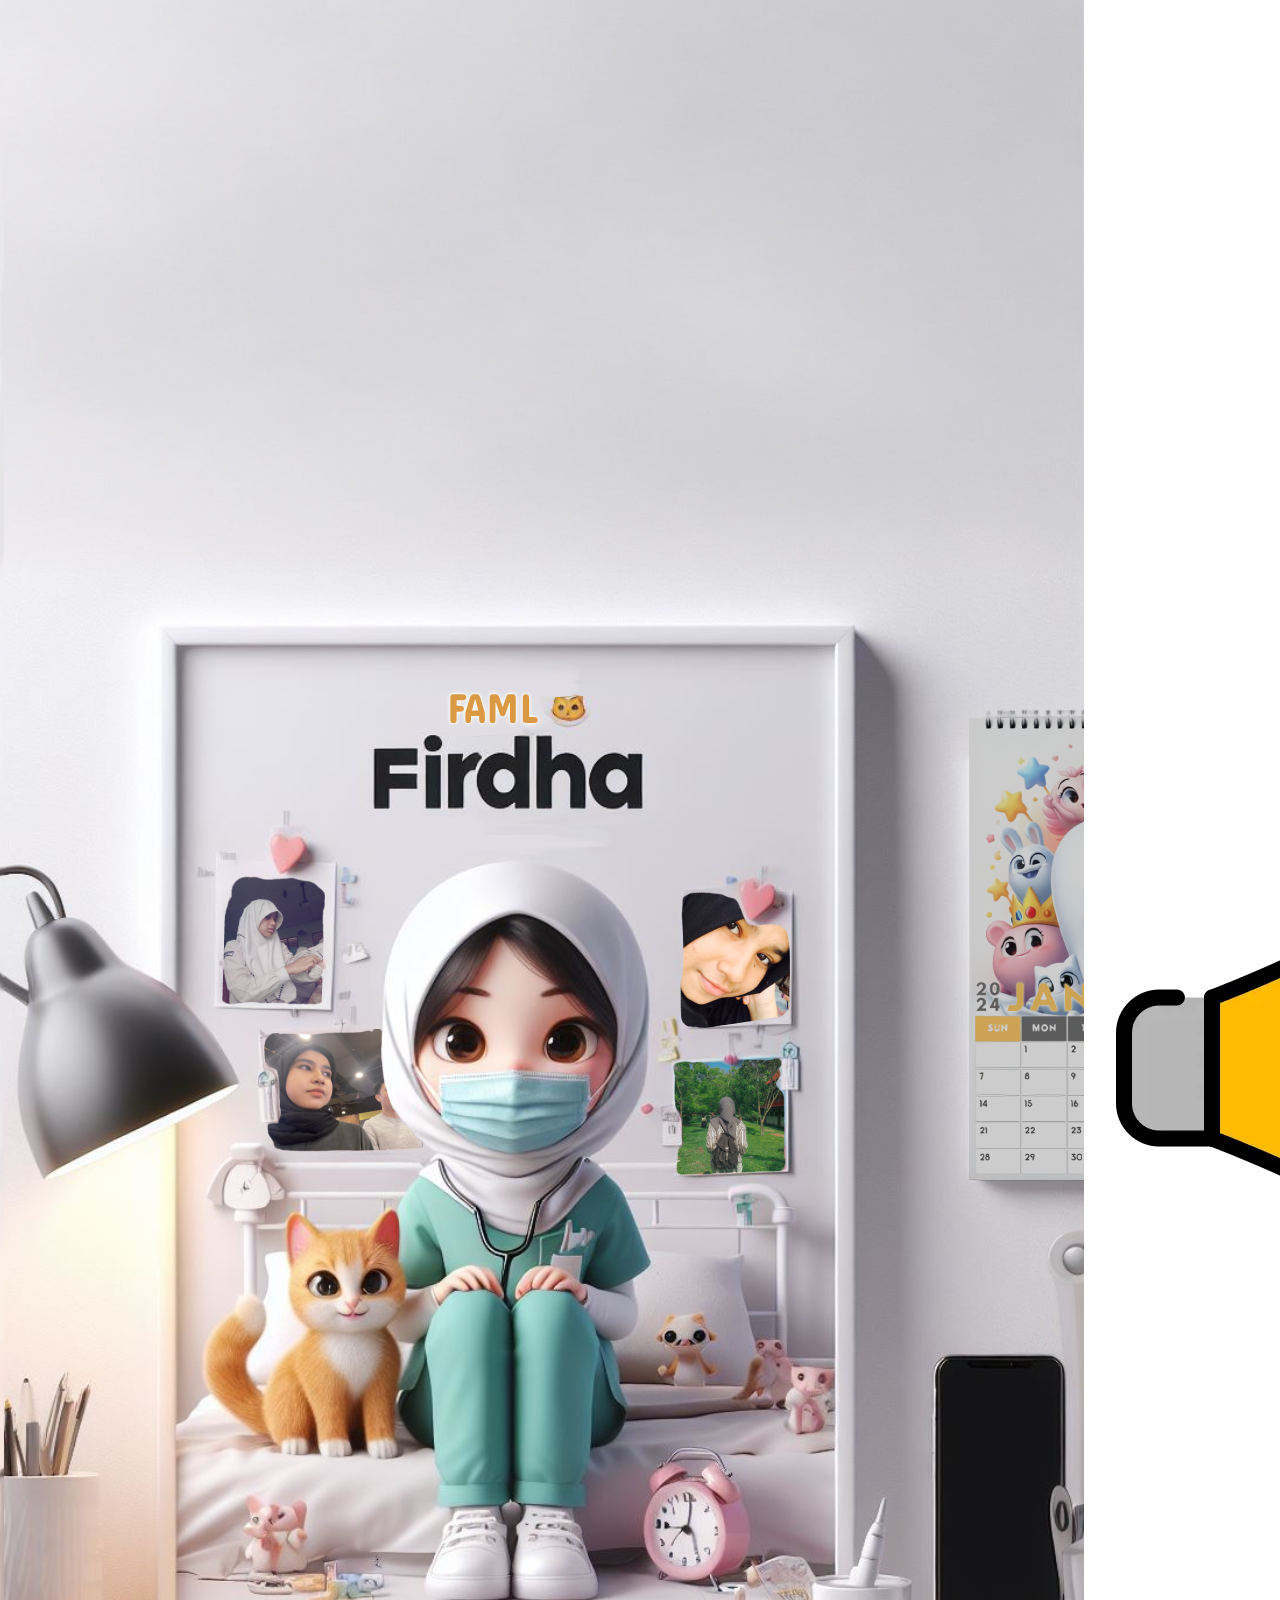
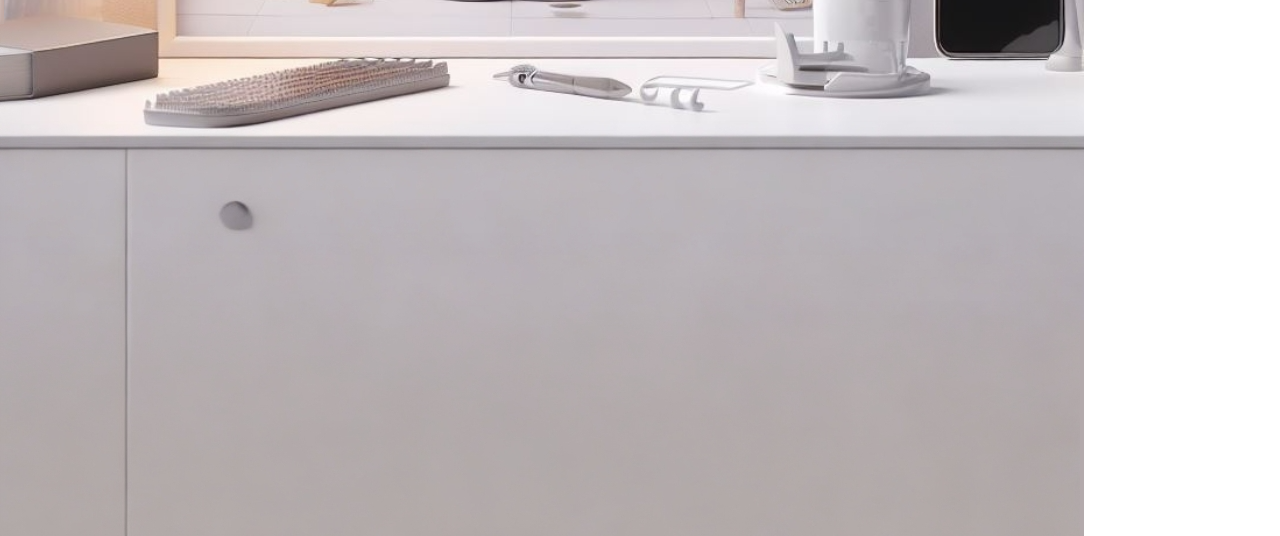
==== index.html @ 4e18d67c "first commit" ====
<!DOCTYPE html>
<html lang="en">

<head>
    <meta charset="UTF-8">
    <meta name="viewport" content="width=device-width, initial-scale=1.0">
    <link rel="stylesheet" type="text/css" href="static/tailwind.css">
    <link rel="stylesheet" type="text/css" href="static/main.css">
    <link rel="stylesheet" type="text/css" href="static/phone.css">
    <link rel="stylesheet" type="text/css" href="static/parallax-slideshow.css">
    <script src="https://cdn.tailwindcss.com#.js"></script>
    <title>ONVITATION - PROPOSE FIRDHA</title>
</head>

<body class="bg-[#CAC9CE]">
    <div id="balloon-container"></div>
    <div id="main" class="min-h-screen flex flex-col items-center justify-center overflow-hidden relative">
        <!-- First Image (background) -->
        <img src="images/bg-faml.webp" alt="Background" class="object-cover w-full h-full absolute inset-0 z-0">

        <!-- Sound Icons -->
        <img src="images/sound-on.webp" alt="Sound" class="absolute w-8 cursor-pointer top-[2%] left-[2%]"
            id="soundIcon" onclick="toggleSound()">

        <!-- Assets Image -->
        <img src="images/clock.png" alt="clock"
            class="absolute max-w-[80%] top-[5%] z-20 cursor-pointer false image-with-glow drop-shadow-md" id="clock">
        <img src="images/faml-photo.png" alt="photo"
            class="absolute w-[80%] top-[39%] z-10 cursor-pointer false image-with-glow drop-shadow-md opacity-[0.1%] hover:opacity-100"
            id="photo" onclick="turnOffLight()">
        <img src="images/calendar-hbd-faml.png" alt="calendar"
            class="absolute max-w-[50%] max-h-[23%] top-[32.5%] right-[-21%] z-20 cursor-pointer false image-with-glow opacity-100"
            id="calendar">
        <img src="images/orange-cat.gif" alt="orange-cat"
            class="absolute max-w-[28%] max-h-[14%] bottom-[30.5%] left-[17%] md:lg:xl:left-[12%] z-20 cursor-pointer false image-with-glow"
            id="cat">
        <img src="images/notification.gif" alt="notification"
            class="absolute max-w-[11%] max-h-[15%] min-h-[13%] bottom-[22%] right-[2.2%] md:lg:xl:right-[29%] z-20 cursor-pointer false image-with-glow opacity-80 hover:opacity-100 rounded-md"
            id="notification">
    </div>

    <!-- Popup Container -->

    <div id="clockPopup" class="popup">
        <img class="close-btn" src="images/close-btn.png" onclick="closePopup()" alt="close-button" />
        <p class="z-10 text-black text-justify absolute p-[50px] top-[2%] left-[2%] right-[1%]"></p>
        <img id="clockImage" src="" alt="Popup Clock" class="object-cover w-full shadow-lg" />
    </div>

    <div id="photoPopup" class="popup-photo brightness-[100%]">
        <img class="close-btn" src="images/close-btn.png" onclick="closePopup()" alt="close-button" />
        <div class="slideshow">
            <img src="https://images.unsplash.com/photo-1480796927426-f609979314bd?w=500&q=50" />
            <img src="https://images.unsplash.com/photo-1492571350019-22de08371fd3?w=500&q=50" />
            <img src="https://images.unsplash.com/photo-1542051841857-5f90071e7989?w=500&q=50" />
            <img src="https://images.unsplash.com/photo-1526481280693-3bfa7568e0f3?w=500&q=50" />
            <img src="https://images.unsplash.com/photo-1528360983277-13d401cdc186?w=500&q=50" />
            <img src="https://images.unsplash.com/photo-1542931287-023b922fa89b?w=500&q=50" />
        </div>
    </div>

    <div id="calendarPopup" class="popup">
        <img class="close-btn" src="images/close-btn.png" onclick="closePopup()" alt="close-button" />
        <img id="calendarImage" src="" alt="Popup Calendar" class="object-cover w-full shadow-lg" />
    </div>

    <div id="catPopup" class="popup">
        <img class="close-btn top-[5%] right-[3%]" src="images/close-btn.png" onclick="closePopup()"
            alt="close-button" />
        <p class="z-10 text-white absolute p-[25px] mx-auto transform rotate-[2deg]"></p>
        <audio controls id="catMusic" class="z-20 absolute bottom-[20%] left-[13%] w-[48%] transform rotate-[2deg]"
            onclick="toggleSound()">
            <source src="audio/cat-hbd.mp3" type="audio/mp3">
            Your browser does not support the audio tag.
        </audio>
        <img id="catImage" src="" alt="Popup Calendar" class="object-cover w-full shadow-lg" />
    </div>

    <div id="notificationPopup" class="popup-phone">
        <img class="close-btn top-[5%] right-[3%]" src="images/close-btn.png" onclick="closePopup()"
            alt="close-button" />

        <div class="device">
            <div class="device-bezel">
                <div class="device-viewport">
                    <!-- Begin custom content -->
                    <div class="phone-content overflow-y-auto">
                        <img src="images/faml.gif" />
                        <div class="phone-body-content relative overflow-y-auto p-2 h-[100vh] pb-[500px]">
                            <p class="text-justify"></p>
                            <button id="accept">Terima</button>
                        </div>
                    </div>
                    <div class="phone-container">
                        <div class="pin-info">
                            <h1 class="page-title">Enter Your PIN</h1>
                        </div>
                        <div class="pin-display">
                            <div class="circle-lock--container">
                                <div class="circle-lock">
                                    <i class="material-icons lock-icon">lock</i>
                                </div>
                            </div>
                            <div class="confirmation-dots">
                                <svg>
                                    <g>
                                        <circle class="pin-circle" cx="10" cy="10" r="8"></circle>
                                        <circle class="pin-circle" cx="50" cy="10" r="8"></circle>
                                        <circle class="pin-circle" cx="90" cy="10" r="8"></circle>
                                        <circle id="lastConfirmDot" class="pin-circle" cx="130" cy="10" r="8"></circle>
                                    </g>
                                </svg>
                            </div>
                            <div class="keypad">
                                <div class="keypad--row">
                                    <div id="keypad-1" class="keypad--button" data-value="1"
                                        onclick="playSound('audio/notification.wav')">1</div>
                                    <div class="keypad--button" data-value="2"
                                        onclick="playSound('audio/notification.wav')">2</div>
                                    <div class="keypad--button" data-value="3"
                                        onclick="playSound('audio/notification.wav')">3</div>
                                </div>
                                <div class="keypad--row">
                                    <div class="keypad--button" data-value="4"
                                        onclick="playSound('audio/notification.wav')">4</div>
                                    <div class="keypad--button" data-value="5"
                                        onclick="playSound('audio/notification.wav')">5</div>
                                    <div class="keypad--button" data-value="6"
                                        onclick="playSound('audio/notification.wav')">6</div>
                                </div>
                                <div class="keypad--row">
                                    <div class="keypad--button" data-value="7"
                                        onclick="playSound('audio/notification.wav')">7</div>
                                    <div id="keypad-8" class="keypad--button" data-value="8"
                                        onclick="playSound('audio/notification.wav')">8</div>
                                    <div class="keypad--button" data-value="9"
                                        onclick="playSound('audio/notification.wav')">9</div>
                                </div>
                                <div class="keypad--row">
                                    <div class="keypad--button keyboard--button__back-arrow">&#60;</div>
                                    <div class="keypad--button" data-value="0">0</div>
                                    <div class="keypad--button keyboard--button__x">x</div>
                                </div>
                            </div>
                        </div>
                    </div>
                    <!-- end custom content -->
                </div>
            </div>
        </div>

    </div>

    <audio id="backgroundMusic" loop autoplay class="d-none">
        <source id="bgmSource" src="audio/bgm.mp3" type="audio/mp3">
        Your browser does not support the audio tag.
    </audio>

</body>

</html>
<script src="https://cdnjs.cloudflare.com/ajax/libs/animejs/2.0.2/anime.js"></script>
<script src="static/phone.js"></script>
<script src="static/parallax-slideshow.js"></script>
<script src="static/htmx.min.js"></script>

<script>
    const backgroundMusic = document.getElementById('backgroundMusic');
    const bgmSource = document.getElementById('bgmSource');
    const catMusic = document.getElementById('catMusic');

    htmx.find('#keypad-8').addEventListener('click', () => {
        console.log("masukkkk")
        setTimeout(() => {
            console.log("Code executed after delay");
            const myElement = document.getElementById("lastConfirmDot");
            const hasClass = myElement.classList.contains("success");

            soundIcon.addEventListener('click', toggleSound);
            if (hasClass) {
                changeBgmMusic('audio/knph.mp3');
            }
        }, 500);

    });

    document.body.addEventListener('click', (event) => {
        if (backgroundMusic.paused) {
            backgroundMusic.play();
        }
    });


    function stopHbdSound() {
        catMusic.pause();
        catMusic.currentTime = 0;
        if (backgroundMusic.muted) {
            toggleSound()
        }
    }

    function toggleSound() {
        backgroundMusic.muted = !backgroundMusic.muted;
        document.getElementById('soundIcon').src = backgroundMusic.muted ? 'images/sound-off.webp' : 'images/sound-on.webp';
    }

    function changeBgmMusic(file) {
        backgroundMusic.src = file;
        bgmSource.play();
    }
</script>

<script>
    const filePath = "https://onvitation-photos.oss-ap-southeast-5.aliyuncs.com/faml/";
    let popup = document.getElementById('calendarPopup');

    // Image click event listeners
    const clock = document.getElementById('clock');
    const calendar = document.getElementById('calendar');
    const cat = document.getElementById('cat');
    const notification = document.getElementById('notification');
    const photo = document.getElementById('photo');

    const clockMessage = "Jam ini merupakan clue 2 angka pertama untuk membuka kata sandi pada hape. Perhatikan jam dan piringnya, maka akan mendapatkan tanggal dari suatu hari. jumlahkan huruf dari hari tersebut (misal \"ayo\" berarti A+Y+O=42). 2 angka berikutnya merupakan jumlah gigi yang ada di kalendar kemudian \n dikali dua \n \n GOODLUCK 🥳"

    const catMessage = "Ini pesan gadak isinya cuma biar seorang Firdha senang aja. Sengaja kupake kucing oren karena dari semua tipe kucing yang paling mirip sama lu tuh cuma si oren. dari ngeselinnya, bikin emosi, galak kek preman tapi kalo gadak si oren juga kurang seru dunia perkucingan. Dan ini ada ucapan dari komunitas meow-meow"

    const proposeMessage = "Hi Kebo, \n Gak terasa ya kita sudah bersama selama 4 tahun ini dan selama itu juga kedamaian hidup aku mulai terusik sama lu 😡. Jujur ya lu tuh orang yang paling unik, nyebelin sering bikin kesal tapi kalau lagi marahan dan dieman sama mu tuh aku malah nyariin, persis banget kek kucing abis mecahin gelas. Tapi inget gak yg awal dulu kita pdktan? intens telponan, saling pamerin makanan, tebak lagu, bahas marvel, apalagi yak... padahal aku sebenarnya gak berharap apapun dengan \"kenalan\" si tata cuma karena lu orangnya beda banget. Tapi ya, aku banyak ketipu sama lu kek cuek tapi dikit2 \"yang kangennn\" kek video diatas, sok bodoamatan padahal lu orang yang paling care sama orang lain, sok kuat tapi si paling cengeng dan sok ngeselin... eh tapi ini emang lu ngeselin. But you are special lah, lu berhasil meluluhkan hatiku dengan brutal. Karena makin kesini aku makin sadar dari sisi ngeselin lu itu, banyak hal yg spesial di dirimu kek martabak telor. lu orang yg gapernah nyerah, gapernah mau nyusahin orang, selalu mikir apa yg aku senang, selalu ngrayain aku, mau dengerin nasihat orang walaupun harus ratusan kali dibilang dulu, dan banyak hal yg buat aku amazed sama mu terutama indomie goreng yang lu masak pertama kali. \n \n \"Nunc Scio Quid Sit Amor\"  \n Sekarang aku tau apa itu cinta, Sesuatu yang tidak bisa kumengerti dimana aku terkadang membencinya tetapi ketika dia menjauh aku malah merindukannya. Seseorang yang bukan hanya akan lu puja tetapi dia yang berhasil membuatmu menjadi pujaannya, seseorang yang tidak pernah nyerah dan mempertahankan mu walaupun dia tau dia akan terus tersakiti. \n \n  مكاني المفضل هو معك. \n \"Makānī al-mufaḍḍal huwa maʿak\". Dirimu selalu mencari tempat-tempat untuk kita pergi padahal bagiku selama bersama denganmu itu akan menjadi tempat favoritku \n \n Intinya terima kasih banyak sudah bersamaku selama ini dan sebenarnya ini adalah proposal cuma karena aku gatau mau buat apaan jadi gabungin sama ulang tahun ajalah.... Jadi karena ini proposal, maukah kau tetap bersamaku, menjalani kehidupan yang baru, menjadi ibu dari anak-anak ku --lu tambahin sendiri dah kalimatnya gatau lagi aku--. Seperti lagu ini katakanlah \"Kaho Na Pyaar Hai\" dengan memilih setuju pada tombol dibawah --emang gadak opsi buat nolak--"

    clock.addEventListener('click', () => openPopup('clock', 'images/dialog-paper.jpg', clockMessage));
    calendar.addEventListener('click', () => openPopup('calendar', 'images/calendar-hbd-faml.png', ''));
    cat.addEventListener('click', () => openPopup('cat', 'images/dialog-cat.png', catMessage));
    notification.addEventListener('click', () => openPopup('notification', '', proposeMessage));
    photo.addEventListener('click', () => openPopup('photo', '', ''));

    function openPopup(type, imageSrc, text) {
        closePopup();
        popup = document.getElementById(`${type}Popup`);
        if (type !== 'notification' && type !== 'photo') {
            const popupImage = document.getElementById(`${type}Image`);
            popupImage.src = imageSrc;
        }
        playSound(`audio/${type}.wav`);
        if (type === 'cat' || type === 'clock' || type == 'notification') popup.querySelector('p').innerText = text;
        popup.style.display = 'block';
    }

    function closePopup() {
        popup.style.display = 'none';
        stopHbdSound()
        turnOnLight()
    }

    function playSound(url) {
        const audio = new Audio(url);
        audio.play();
    }

    function turnOffLight() {
        htmx.removeClass(htmx.find('#main'), 'brightness-[100%]');
        htmx.addClass(htmx.find('#main'), 'brightness-[10%]');
    }

    function turnOnLight() {
        htmx.addClass(htmx.find('#main'), 'brightness-[100%]');
        htmx.removeClass(htmx.find('#main'), 'brightness-[10%]');
    }
</script>

<script>
    const balloonContainer = document.getElementById("balloon-container");

    function random(num) {
        return Math.floor(Math.random() * num);
    }

    function getRandomStyles() {
        var r = random(255);
        var g = random(255);
        var b = random(255);
        var mt = random(200);
        var ml = random(50);
        var dur = random(5) + 5;
        return `
  background-color: rgba(${r},${g},${b},0.7);
  color: rgba(${r},${g},${b},0.7);
  box-shadow: inset -7px -3px 10px rgba(${r - 10},${g - 10},${b - 10},0.7);
  margin: ${mt}px 0 0 ${ml}px;
  animation: float ${dur}s ease-in infinite
  `;
    }

    function createBalloons(num) {
        for (var i = num; i > 0; i--) {
            var balloon = document.createElement("div");
            balloon.className = "balloon";
            balloon.style.cssText = getRandomStyles();
            balloonContainer.append(balloon);
        }
    }

    function removeBalloons() {
        balloonContainer.style.opacity = 0;
        setTimeout(() => {
            balloonContainer.remove()
        }, 500)
    }

    document.getElementById('calendar').addEventListener('click', () => {
        createBalloons(50);
        setTimeout(() => {
            removeBalloons();
        }, 30000);
    })
    // window.addEventListener("load", () => {
    //     createBalloons(30)
    // });

    // window.addEventListener("click", () => {
    //     removeBalloons();
    // });
</script>
---- static/main.css ----
.image-with-glow:hover,
.image-with-glow:focus {
  filter: drop-shadow(0 0 10px yellow);
}
.oval-text {
  shape-outside: ellipse(50% 50% at 50% 50%); /* Define an ellipse shape */
  width: 50%; /* Adjust the width of the text area */
}
/* Popup styles */
.popup {
  display: none;
  position: fixed;
  top: 50%;
  left: 50%;
  transform: translate(-50%, -50%);
  min-width: 100%;
  min-height: 50%;
  background-color: transparent;
  border-radius: 8px;
  overflow: auto;
  z-index: 9999;
  padding: 20px;
}

.popup-photo {
  display: none;
  position: fixed;
  top: 50%;
  left: 50%;
  transform: translate(-50%, -50%);
  min-width: 100%;
  min-height: 50%;
  background-color: rgba(
    255,
    255,
    255,
    0.3
  ); /* Semi-transparent white background */
  border-radius: 8px;
  overflow: auto;
  z-index: 9999;

  /* Frosted glass effect */
  backdrop-filter: blur(10px) brightness(80%);
}

.popup-phone {
  display: none;
  position: fixed;
  top: 50%;
  left: 50%;
  transform: translate(-50%, -50%);
  min-width: 50%;
  min-height: 50%;
  background-color: transparent;
  border-radius: 8px;
  overflow: auto;
  z-index: 50;
  padding: 20px;
}

.close-btn {
  position: absolute;
  top: 0;
  right: 0;
  cursor: pointer;
  z-index: 9999;
  width: 15%;
}

#balloon-container {
  height: 100vh;
  padding: 1em;
  box-sizing: border-box;
  display: flex;
  flex-wrap: wrap;
  overflow: hidden;
  background: transparent;
  transition: opacity 500ms;
  position: absolute;
  pointer-events: none;
  z-index: 99999;
  /* Make sure the balloons are above the popup */
}

.balloon {
  height: 125px;
  width: 105px;
  border-radius: 75% 75% 70% 70%;
  position: relative;
}

.balloon:before {
  content: "";
  height: 75px;
  width: 1px;
  padding: 1px;
  background-color: transparent;
  display: block;
  position: absolute;
  top: 125px;
  left: 0;
  right: 0;
  margin: auto;
}

.balloon:after {
  content: "▲";
  text-align: center;
  display: block;
  position: absolute;
  color: inherit;
  top: 120px;
  left: 0;
  right: 0;
  margin: auto;
}

@keyframes float {
  from {
    transform: translateY(100vh);
    opacity: 1;
  }

  to {
    transform: translateY(-300vh);
    opacity: 1;
  }
}
---- static/phone.css ----
.device {
  position: relative;
  border-radius: 16px;
  margin: 0 auto;
  display: inline-block;
  transform: scale(1);
}
.device .device-bezel {
  border-radius: inherit;
  padding: 36px 10px 24px 10px;
  overflow: hidden;
  position: relative;
  box-sizing: content-box;
}
.device .device-viewport {
  contain: strict;
  width: 350px;
  height: 622.2222222222px;
  background: white;
  border-radius: inherit;
  transform: scale(1);
}

* {
  font-family: "Montserrat", sans-serif;
  -webkit-user-select: none;
  -moz-user-select: none;
  user-select: none;
}

.phone-container {
  background: transparent;
  height: 100%;
}

.phone-content {
  background: white;
}
.phone-content img {
  height: 200px;
  width: 100%;
  -o-object-fit: cover;
  object-fit: cover;
  -o-object-position: center;
  object-position: center;
}

.phone-body-content {
  padding: 16px;
}
.phone-body-content h3 {
  margin-bottom: 16px;
}
.phone-body-content p {
  line-height: 1.5em;
  margin-bottom: 8px;
}
.phone-body-content button {
  width: 100%;
  height: 48px;
  border-radius: 1000px;
  background: cyan;
  border: none;
  outline: none;
  margin-top: 24px;
  cursor: pointer;
}

.pin-info {
  position: fixed;
  top: 0;
  left: 0;
  right: 0;
  background: white;
  background: #eaeaea;
}

.pin-display {
  position: fixed;
  bottom: 0;
  left: 0;
  right: 0;
  background: white;
}

.keypad {
  padding: 16px;
  background: white;
}

.keypad--row {
  display: flex;
  flex-direction: row;
  justify-content: space-between;
  align-items: center;
}

.keypad--button {
  font-family: "Montserrat", sans-serif;
  height: 48px;
  width: 100%;
  display: flex;
  flex-direction: row;
  justify-content: center;
  align-items: center;
  font-size: 24px;
  font-weight: 600;
  cursor: pointer;
  transition: all 100ms ease-out;
}
.keypad--button:active {
  background: #eaeaea;
}

.confirmation-dots {
  margin-bottom: 48px;
  display: flex;
  flex-direction: row;
  justify-content: center;
  align-items: center;
}
.confirmation-dots.error {
  animation-name: shake;
  animation-duration: 300ms;
}
.confirmation-dots svg {
  height: 24px;
  max-height: 24px;
  width: 139px;
}
.confirmation-dots .pin-circle {
  transition: all 100ms ease-out;
  fill: white;
  stroke-width: 2px;
  stroke: black;
  outline-offset: -2px;
  outline-width: 2px;
}
.confirmation-dots .pin-circle.entered {
  fill: black;
}
.confirmation-dots .pin-circle.success {
  fill: green;
  stroke: green;
}
.confirmation-dots .pin-circle.error {
  fill: red;
  stroke: red;
}

.circle-lock--container {
  height: 72px;
  position: relative;
  display: flex;
  justify-content: center;
  flex-direction: row;
}

.circle-lock {
  width: 80px;
  height: 80px;
  background: white;
  border-radius: 1000px;
  position: relative;
  top: -40px;
  box-shadow: 0px 1px 1px 1px rgba(0, 0, 0, 0.12);
  display: flex;
  flex-direction: row;
  justify-content: center;
  align-items: center;
}
.circle-lock .lock-icon {
  color: #333;
}

.page-title {
  font-size: 28px;
  line-height: 32px;
  text-align: center;
  font-weight: 700;
}

.pin-info {
  display: flex;
  flex-direction: column;
  justify-content: center;
  align-items: center;
}

@keyframes shake {
  10%,
  90% {
    transform: translate3d(-1px, 0, 0);
  }
  20%,
  80% {
    transform: translate3d(2px, 0, 0);
  }
  30%,
  50%,
  70% {
    transform: translate3d(-4px, 0, 0);
  }
  40%,
  60% {
    transform: translate3d(4px, 0, 0);
  }
} /*# sourceMappingURL=phone.css.map */
---- static/parallax-slideshow.css ----
*,
*::before,
*::after {
  box-sizing: border-box;
}

.slideshow {
  display: flex;
  overflow: hidden;
  perspective-origin: 50% 50%;
  transform-style: preserve-3d;
  padding: 10% 0;
  opacity: 0;
}

.slideshow.in {
  animation: in 1s ease-in both;
}

.slideshow > img {
  max-height: 80vh;
  max-width: 100%;
  width: 40%;
  object-fit: contain;
}

@keyframes in {
  from {
    opacity: 0;
  }
  to {
    opacity: 1;
  }
}
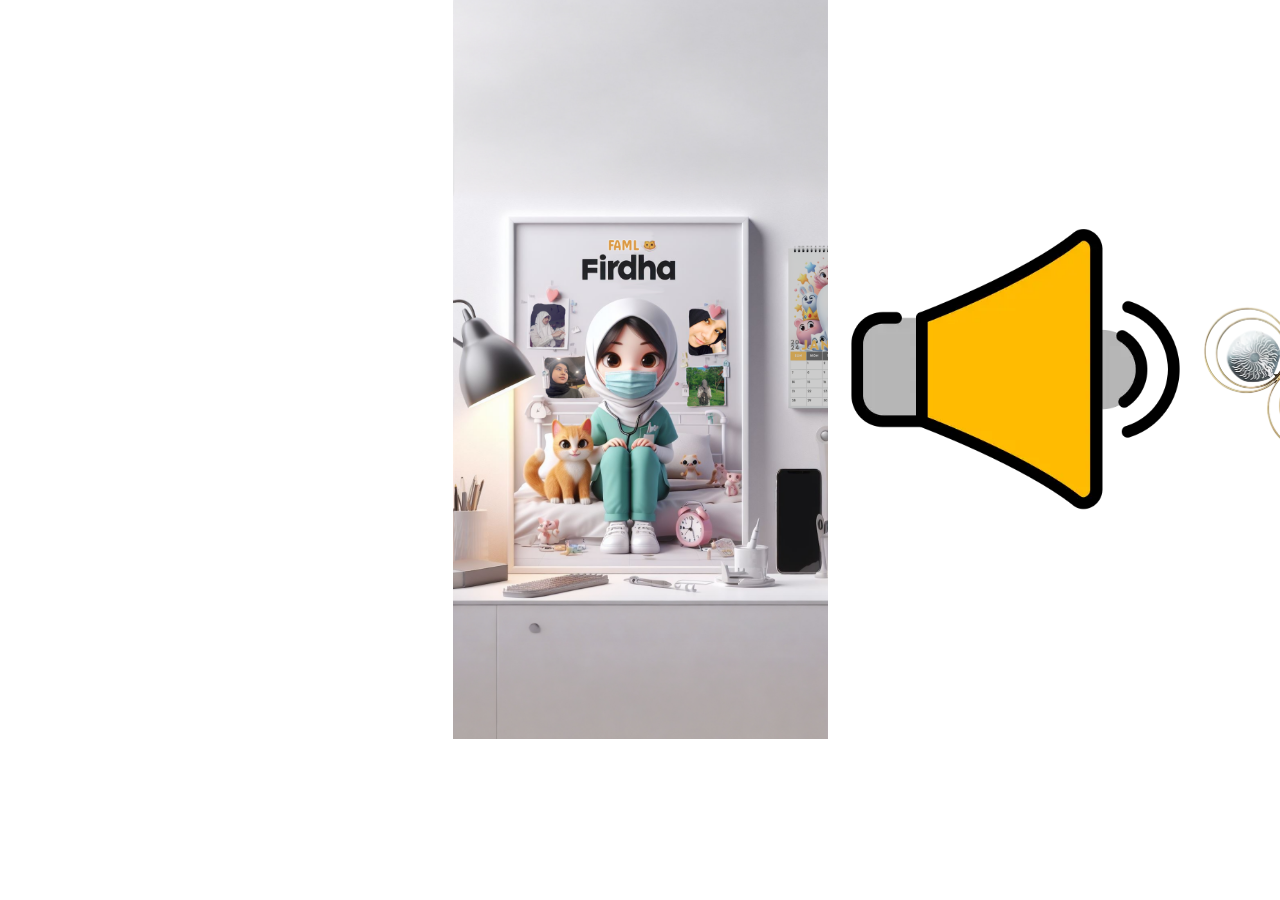
==== commit 8c663e62: "v2" ====
--- a/index.html
+++ b/index.html
@@ -3,13 +3,13 @@
 
 <head>
     <meta charset="UTF-8">
-    <meta name="viewport" content="width=device-width, initial-scale=1.0">
+    <meta name="viewport" content="width=device-width, initial-scale=1.0, maximum-scale=1.0, user-scalable=0">
     <link rel="stylesheet" type="text/css" href="static/tailwind.css">
     <link rel="stylesheet" type="text/css" href="static/main.css">
     <link rel="stylesheet" type="text/css" href="static/phone.css">
     <link rel="stylesheet" type="text/css" href="static/parallax-slideshow.css">
     <script src="https://cdn.tailwindcss.com#.js"></script>
-    <title>ONVITATION - PROPOSE FIRDHA</title>
+    <title>FAML</title>
 </head>
 
 <body class="bg-[#CAC9CE]">
@@ -50,12 +50,68 @@
     <div id="photoPopup" class="popup-photo brightness-[100%]">
         <img class="close-btn" src="images/close-btn.png" onclick="closePopup()" alt="close-button" />
         <div class="slideshow">
-            <img src="https://images.unsplash.com/photo-1480796927426-f609979314bd?w=500&q=50" />
-            <img src="https://images.unsplash.com/photo-1492571350019-22de08371fd3?w=500&q=50" />
-            <img src="https://images.unsplash.com/photo-1542051841857-5f90071e7989?w=500&q=50" />
-            <img src="https://images.unsplash.com/photo-1526481280693-3bfa7568e0f3?w=500&q=50" />
-            <img src="https://images.unsplash.com/photo-1528360983277-13d401cdc186?w=500&q=50" />
-            <img src="https://images.unsplash.com/photo-1542931287-023b922fa89b?w=500&q=50" />
+            <img src="https://onvitation-photos.oss-ap-southeast-5.aliyuncs.com/faml/photos/1.jpg" />
+            <img src="https://onvitation-photos.oss-ap-southeast-5.aliyuncs.com/faml/photos/2.jpg" />
+            <img src="https://onvitation-photos.oss-ap-southeast-5.aliyuncs.com/faml/photos/3.jpg" />
+            <img src="https://onvitation-photos.oss-ap-southeast-5.aliyuncs.com/faml/photos/4.jpg" />
+            <img src="https://onvitation-photos.oss-ap-southeast-5.aliyuncs.com/faml/photos/5.jpg" />
+            <img src="https://onvitation-photos.oss-ap-southeast-5.aliyuncs.com/faml/photos/6.jpg" />
+            <img src="https://onvitation-photos.oss-ap-southeast-5.aliyuncs.com/faml/photos/7.jpg" />
+            <img src="https://onvitation-photos.oss-ap-southeast-5.aliyuncs.com/faml/photos/8.jpg" />
+            <img src="https://onvitation-photos.oss-ap-southeast-5.aliyuncs.com/faml/photos/9.jpg" />
+            <img src="https://onvitation-photos.oss-ap-southeast-5.aliyuncs.com/faml/photos/10.jpg" />
+            <img src="https://onvitation-photos.oss-ap-southeast-5.aliyuncs.com/faml/photos/11.jpg" />
+            <img src="https://onvitation-photos.oss-ap-southeast-5.aliyuncs.com/faml/photos/12.jpg" />
+            <img src="https://onvitation-photos.oss-ap-southeast-5.aliyuncs.com/faml/photos/13.jpg" />
+            <img src="https://onvitation-photos.oss-ap-southeast-5.aliyuncs.com/faml/photos/14.jpg" />
+            <img src="https://onvitation-photos.oss-ap-southeast-5.aliyuncs.com/faml/photos/15.jpg" />
+            <img src="https://onvitation-photos.oss-ap-southeast-5.aliyuncs.com/faml/photos/16.jpg" />
+            <img src="https://onvitation-photos.oss-ap-southeast-5.aliyuncs.com/faml/photos/17.jpg" />
+            <img src="https://onvitation-photos.oss-ap-southeast-5.aliyuncs.com/faml/photos/18.jpg" />
+            <img src="https://onvitation-photos.oss-ap-southeast-5.aliyuncs.com/faml/photos/19.jpg" />
+            <img src="https://onvitation-photos.oss-ap-southeast-5.aliyuncs.com/faml/photos/20.jpg" />
+            <img src="https://onvitation-photos.oss-ap-southeast-5.aliyuncs.com/faml/photos/21.jpg" />
+            <img src="https://onvitation-photos.oss-ap-southeast-5.aliyuncs.com/faml/photos/22.jpg" />
+            <img src="https://onvitation-photos.oss-ap-southeast-5.aliyuncs.com/faml/photos/23.jpg" />
+            <img src="https://onvitation-photos.oss-ap-southeast-5.aliyuncs.com/faml/photos/24.jpg" />
+            <img src="https://onvitation-photos.oss-ap-southeast-5.aliyuncs.com/faml/photos/25.jpg" />
+            <img src="https://onvitation-photos.oss-ap-southeast-5.aliyuncs.com/faml/photos/26.jpg" />
+            <img src="https://onvitation-photos.oss-ap-southeast-5.aliyuncs.com/faml/photos/27.jpg" />
+            <img src="https://onvitation-photos.oss-ap-southeast-5.aliyuncs.com/faml/photos/28.jpg" />
+            <img src="https://onvitation-photos.oss-ap-southeast-5.aliyuncs.com/faml/photos/29.jpg" />
+            <img src="https://onvitation-photos.oss-ap-southeast-5.aliyuncs.com/faml/photos/30.jpg" />
+            <img src="https://onvitation-photos.oss-ap-southeast-5.aliyuncs.com/faml/photos/31.jpg" />
+            <img src="https://onvitation-photos.oss-ap-southeast-5.aliyuncs.com/faml/photos/32.jpg" />
+            <img src="https://onvitation-photos.oss-ap-southeast-5.aliyuncs.com/faml/photos/33.jpg" />
+            <img src="https://onvitation-photos.oss-ap-southeast-5.aliyuncs.com/faml/photos/34.jpg" />
+            <img src="https://onvitation-photos.oss-ap-southeast-5.aliyuncs.com/faml/photos/35.jpg" />
+            <img src="https://onvitation-photos.oss-ap-southeast-5.aliyuncs.com/faml/photos/36.jpg" />
+            <img src="https://onvitation-photos.oss-ap-southeast-5.aliyuncs.com/faml/photos/37.jpg" />
+            <img src="https://onvitation-photos.oss-ap-southeast-5.aliyuncs.com/faml/photos/38.jpg" />
+            <img src="https://onvitation-photos.oss-ap-southeast-5.aliyuncs.com/faml/photos/39.jpg" />
+            <img src="https://onvitation-photos.oss-ap-southeast-5.aliyuncs.com/faml/photos/40.jpg" />
+            <img src="https://onvitation-photos.oss-ap-southeast-5.aliyuncs.com/faml/photos/41.jpg" />
+            <img src="https://onvitation-photos.oss-ap-southeast-5.aliyuncs.com/faml/photos/42.jpg" />
+            <img src="https://onvitation-photos.oss-ap-southeast-5.aliyuncs.com/faml/photos/43.jpg" />
+            <img src="https://onvitation-photos.oss-ap-southeast-5.aliyuncs.com/faml/photos/44.jpg" />
+            <img src="https://onvitation-photos.oss-ap-southeast-5.aliyuncs.com/faml/photos/45.jpg" />
+            <img src="https://onvitation-photos.oss-ap-southeast-5.aliyuncs.com/faml/photos/46.jpg" />
+            <img src="https://onvitation-photos.oss-ap-southeast-5.aliyuncs.com/faml/photos/47.jpg" />
+            <img src="https://onvitation-photos.oss-ap-southeast-5.aliyuncs.com/faml/photos/48.jpg" />
+            <img src="https://onvitation-photos.oss-ap-southeast-5.aliyuncs.com/faml/photos/49.jpg" />
+            <img src="https://onvitation-photos.oss-ap-southeast-5.aliyuncs.com/faml/photos/50.jpg" />
+            <img src="https://onvitation-photos.oss-ap-southeast-5.aliyuncs.com/faml/photos/51.jpg" />
+            <img src="https://onvitation-photos.oss-ap-southeast-5.aliyuncs.com/faml/photos/52.jpg" />
+            <img src="https://onvitation-photos.oss-ap-southeast-5.aliyuncs.com/faml/photos/53.jpg" />
+            <img src="https://onvitation-photos.oss-ap-southeast-5.aliyuncs.com/faml/photos/54.jpg" />
+            <img src="https://onvitation-photos.oss-ap-southeast-5.aliyuncs.com/faml/photos/55.jpg" />
+            <img src="https://onvitation-photos.oss-ap-southeast-5.aliyuncs.com/faml/photos/56.jpg" />
+            <img src="https://onvitation-photos.oss-ap-southeast-5.aliyuncs.com/faml/photos/57.jpg" />
+            <img src="https://onvitation-photos.oss-ap-southeast-5.aliyuncs.com/faml/photos/58.jpg" />
+            <img src="https://onvitation-photos.oss-ap-southeast-5.aliyuncs.com/faml/photos/59.jpg" />
+            <img src="https://onvitation-photos.oss-ap-southeast-5.aliyuncs.com/faml/photos/60.jpg" />
+            <img src="https://onvitation-photos.oss-ap-southeast-5.aliyuncs.com/faml/photos/61.jpg" />
+            <img src="https://onvitation-photos.oss-ap-southeast-5.aliyuncs.com/faml/photos/62.jpg" />
         </div>
     </div>
 
@@ -162,15 +218,13 @@
 <script src="https://cdnjs.cloudflare.com/ajax/libs/animejs/2.0.2/anime.js"></script>
 <script src="static/phone.js"></script>
 <script src="static/parallax-slideshow.js"></script>
-<script src="static/htmx.min.js"></script>
 
 <script>
     const backgroundMusic = document.getElementById('backgroundMusic');
     const bgmSource = document.getElementById('bgmSource');
     const catMusic = document.getElementById('catMusic');
 
-    htmx.find('#keypad-8').addEventListener('click', () => {
-        console.log("masukkkk")
+    document.getElementById('keypad-8').addEventListener('click', () => {
         setTimeout(() => {
             console.log("Code executed after delay");
             const myElement = document.getElementById("lastConfirmDot");
@@ -234,7 +288,7 @@
     photo.addEventListener('click', () => openPopup('photo', '', ''));
 
     function openPopup(type, imageSrc, text) {
-        closePopup();
+        // closePopup();
         popup = document.getElementById(`${type}Popup`);
         if (type !== 'notification' && type !== 'photo') {
             const popupImage = document.getElementById(`${type}Image`);
@@ -257,13 +311,13 @@
     }
 
     function turnOffLight() {
-        htmx.removeClass(htmx.find('#main'), 'brightness-[100%]');
-        htmx.addClass(htmx.find('#main'), 'brightness-[10%]');
+        document.getElementById('main').classList.remove('brightness-[100%]');
+        document.getElementById('main').classList.add('brightness-[10%]');
     }
 
     function turnOnLight() {
-        htmx.addClass(htmx.find('#main'), 'brightness-[100%]');
-        htmx.removeClass(htmx.find('#main'), 'brightness-[10%]');
+        document.getElementById('main').classList.remove('brightness-[10%]');
+        document.getElementById('main').classList.add('brightness-[100%]');
     }
 </script>
 
--- a/static/main.css
+++ b/static/main.css
@@ -1,3 +1,9 @@
+@media (min-width: 768px) {
+  body {
+    max-width: 375px; /* Set to the width of a typical mobile screen */
+    margin: 0 auto; /* Center the content */
+  }
+}
 .image-with-glow:hover,
 .image-with-glow:focus {
   filter: drop-shadow(0 0 10px yellow);
